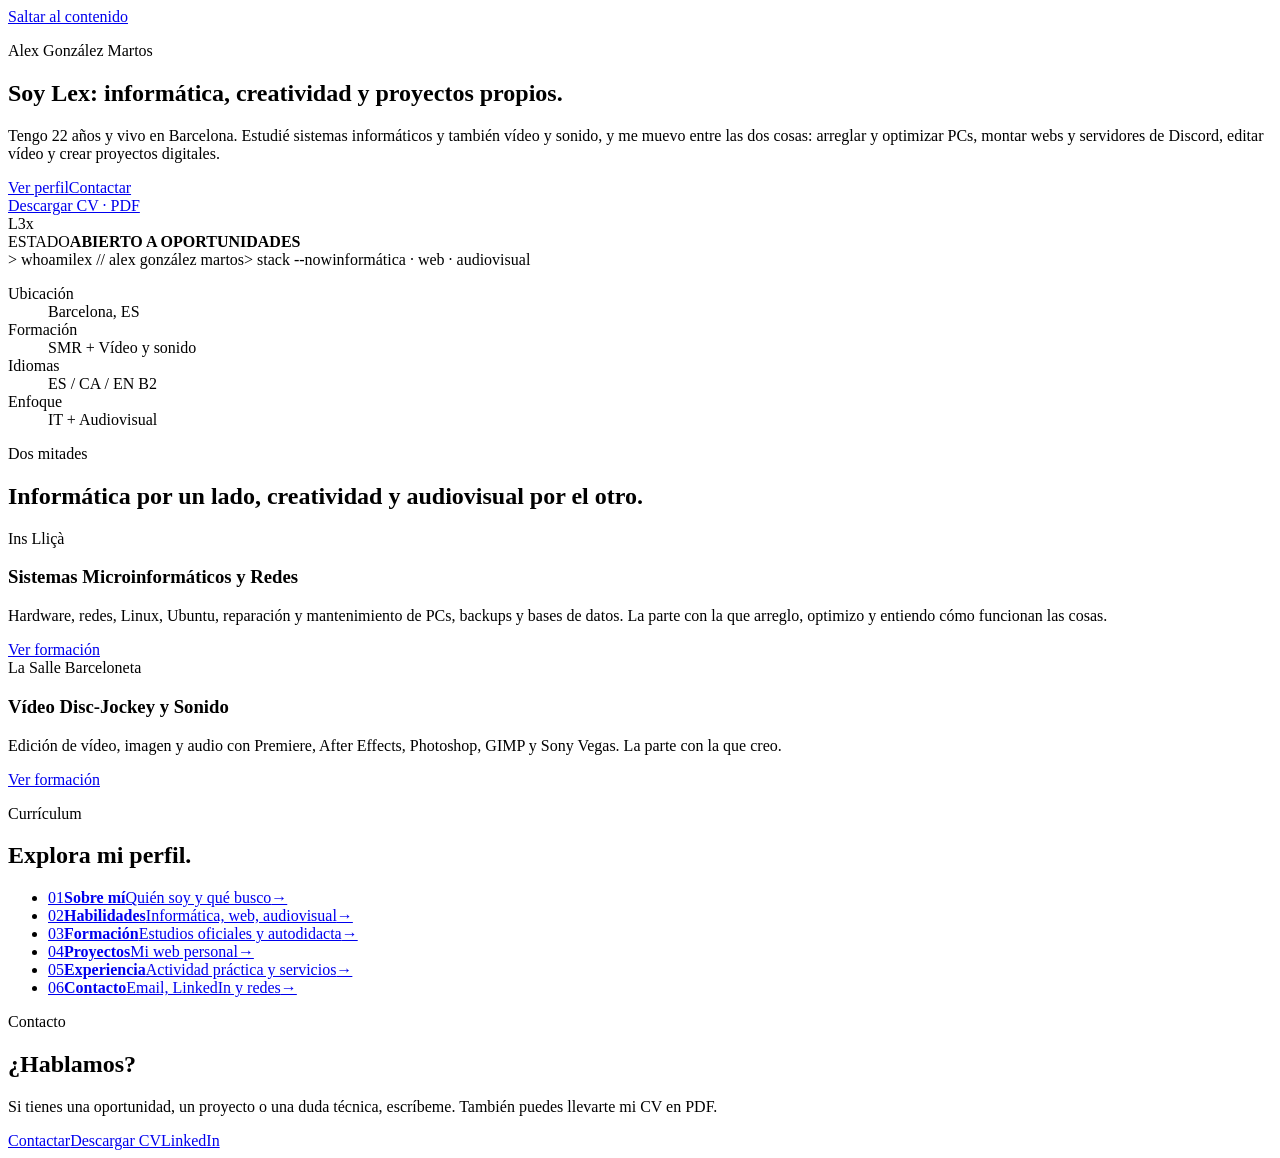
==== index.html @ fe9eb43f "Add files via upload" ====
<!DOCTYPE html>
<html lang="es">
<head>
  <meta charset="UTF-8" />
  <meta name="viewport" content="width=device-width, initial-scale=1.0, viewport-fit=cover" />
  <title>Lex · Alex González Martos | Currículum digital y portfolio</title>
  <meta name="description" content="Web personal de Lex (Alex González Martos): currículum digital y portfolio. Informática, creatividad y audiovisual." />
  <meta name="theme-color" content="#070707" />
  <link rel="canonical" href="https://l3xatm.github.io/l3xssj.github.io/" />
  <link rel="icon" href="assets/img/favicon.svg" type="image/svg+xml" />
  <meta property="og:type" content="website" />
  <meta property="og:site_name" content="Lex · Alex González Martos" />
  <meta property="og:locale" content="es_ES" />
  <meta property="og:title" content="Lex · Alex González Martos | Currículum digital y portfolio" />
  <meta property="og:description" content="Web personal de Lex (Alex González Martos): currículum digital y portfolio. Informática, creatividad y audiovisual." />
  <meta property="og:url" content="https://l3xatm.github.io/l3xssj.github.io/" />
  <meta name="twitter:card" content="summary" />
  <meta name="twitter:title" content="Lex · Alex González Martos | Currículum digital y portfolio" />
  <meta name="twitter:description" content="Web personal de Lex (Alex González Martos): currículum digital y portfolio. Informática, creatividad y audiovisual." />
  <script type="application/ld+json">{"@context":"https://schema.org","@type":"Person","name":"Alex González Martos","alternateName":"Lex","url":"https://l3xatm.github.io/l3xssj.github.io/","sameAs":["https://www.linkedin.com/in/alex-gonz%C3%A1lez-martos-838162229/","https://github.com/L3xATM"]}</script>
  <script src="assets/js/boot.js"></script>
  <link rel="preconnect" href="https://fonts.googleapis.com" />
  <link rel="preconnect" href="https://fonts.gstatic.com" crossorigin />
  <link href="https://fonts.googleapis.com/css2?family=Inter:wght@400;500;600;700&family=JetBrains+Mono:wght@400;500;600;700&display=swap" rel="stylesheet" />
  <link rel="stylesheet" href="assets/css/styles.css" />
</head>
<body id="top" data-page="inicio">
  <a class="skip-link" href="#contenido">Saltar al contenido</a>
  <script src="assets/js/layout.js"></script>
  <main id="contenido">
    <section class="hero section-bleed" aria-labelledby="hero-title">
      <div class="container hero-grid">
        <div class="hero-copy reveal">
          <p class="eyebrow">Alex González Martos</p>
          <h1 id="hero-title">Soy Lex: informática, creatividad y proyectos propios.</h1>
          <p class="hero-text">Tengo 22 años y vivo en Barcelona. Estudié sistemas informáticos y también vídeo y sonido, y me muevo entre las dos cosas: arreglar y optimizar PCs, montar webs y servidores de Discord, editar vídeo y crear proyectos digitales.</p>
          <div class="hero-links">
            <div class="button-row"><a class="button button-dark" href="sobre-l3x.html">Ver perfil</a><a class="button button-light" href="contacto.html">Contactar</a></div>
            <a class="text-link" href="assets/cv/Alex-Gonzalez-Martos-CV.pdf" download>Descargar CV · PDF</a>
          </div>
        </div>
        <aside class="system-panel reveal" aria-label="Resumen del perfil">
          <div class="avatar" aria-hidden="true">L3x</div>
          <div class="panel-top"><span>ESTADO</span><strong>ABIERTO A OPORTUNIDADES</strong></div>
          <div class="terminal-lines" aria-hidden="true"><span>&gt; whoami</span><span>lex // alex gonzález martos</span><span>&gt; stack --now</span><span>informática · web · audiovisual</span></div>
          <dl class="panel-metrics">
            <div><dt>Ubicación</dt><dd>Barcelona, ES</dd></div>
            <div><dt>Formación</dt><dd>SMR + Vídeo y sonido</dd></div>
            <div><dt>Idiomas</dt><dd>ES / CA / EN B2</dd></div>
            <div><dt>Enfoque</dt><dd>IT + Audiovisual</dd></div>
          </dl>
        </aside>
      </div>
    </section>

    <section class="section section-dark" id="dos-mitades">
      <div class="container">
        <div class="section-heading reveal">
          <p class="eyebrow">Dos mitades</p>
          <h2>Informática por un lado, creatividad y audiovisual por el otro.</h2>
        </div>
        <div class="service-grid reveal">
          <article class="service-card">
            <span>Ins Lliçà</span>
            <h3>Sistemas Microinformáticos y Redes</h3>
            <p>Hardware, redes, Linux, Ubuntu, reparación y mantenimiento de PCs, backups y bases de datos. La parte con la que arreglo, optimizo y entiendo cómo funcionan las cosas.</p>
            <a href="formacion.html">Ver formación</a>
          </article>
          <article class="service-card">
            <span>La Salle Barceloneta</span>
            <h3>Vídeo Disc-Jockey y Sonido</h3>
            <p>Edición de vídeo, imagen y audio con Premiere, After Effects, Photoshop, GIMP y Sony Vegas. La parte con la que creo.</p>
            <a href="formacion.html">Ver formación</a>
          </article>
        </div>
      </div>
    </section>

    <section class="section" id="indice">
      <div class="container">
        <div class="section-heading reveal">
          <p class="eyebrow">Currículum</p>
          <h2>Explora mi perfil.</h2>
        </div>
        <ul class="link-list reveal"><li><a href="sobre-l3x.html"><span class="n">01</span><strong>Sobre mí</strong><span class="h">Quién soy y qué busco</span><span class="ar" aria-hidden="true">→</span></a></li><li><a href="habilidades.html"><span class="n">02</span><strong>Habilidades</strong><span class="h">Informática, web, audiovisual</span><span class="ar" aria-hidden="true">→</span></a></li><li><a href="formacion.html"><span class="n">03</span><strong>Formación</strong><span class="h">Estudios oficiales y autodidacta</span><span class="ar" aria-hidden="true">→</span></a></li><li><a href="proyectos.html"><span class="n">04</span><strong>Proyectos</strong><span class="h">Mi web personal</span><span class="ar" aria-hidden="true">→</span></a></li><li><a href="experiencia.html"><span class="n">05</span><strong>Experiencia</strong><span class="h">Actividad práctica y servicios</span><span class="ar" aria-hidden="true">→</span></a></li><li><a href="contacto.html"><span class="n">06</span><strong>Contacto</strong><span class="h">Email, LinkedIn y redes</span><span class="ar" aria-hidden="true">→</span></a></li></ul>
      </div>
    </section>

    <section class="section cta-section">
      <div class="container cta-grid reveal">
        <div>
          <p class="eyebrow">Contacto</p>
          <h2>¿Hablamos?</h2>
        </div>
        <div>
          <p>Si tienes una oportunidad, un proyecto o una duda técnica, escríbeme. También puedes llevarte mi CV en PDF.</p>
          <div class="button-row"><a class="button" href="contacto.html">Contactar</a><a class="button button-outline-on-dark" href="assets/cv/Alex-Gonzalez-Martos-CV.pdf" download>Descargar CV</a><a class="button button-outline-on-dark" href="https://www.linkedin.com/in/alex-gonz%C3%A1lez-martos-838162229/" target="_blank" rel="noopener noreferrer">LinkedIn</a></div>
        </div>
      </div>
    </section>
  </main>
  <script src="assets/js/main.js"></script>
</body>
</html>
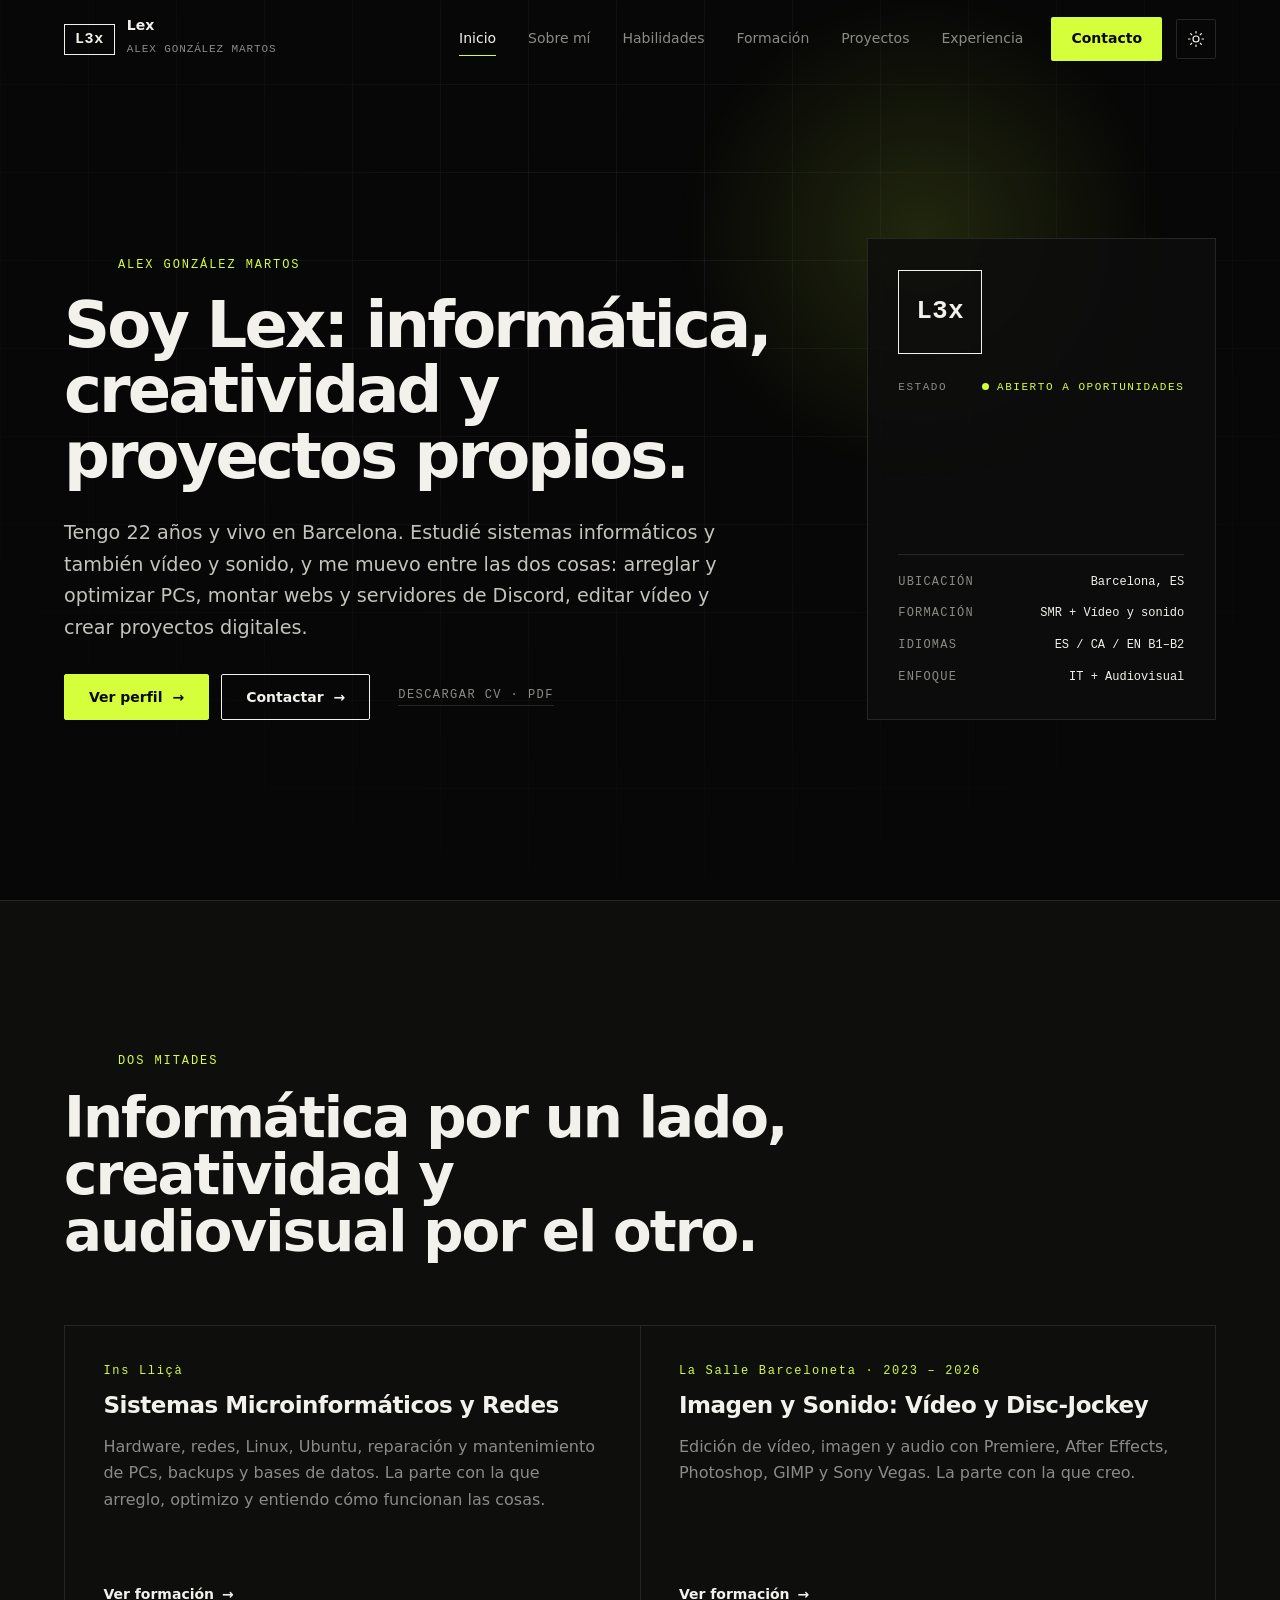
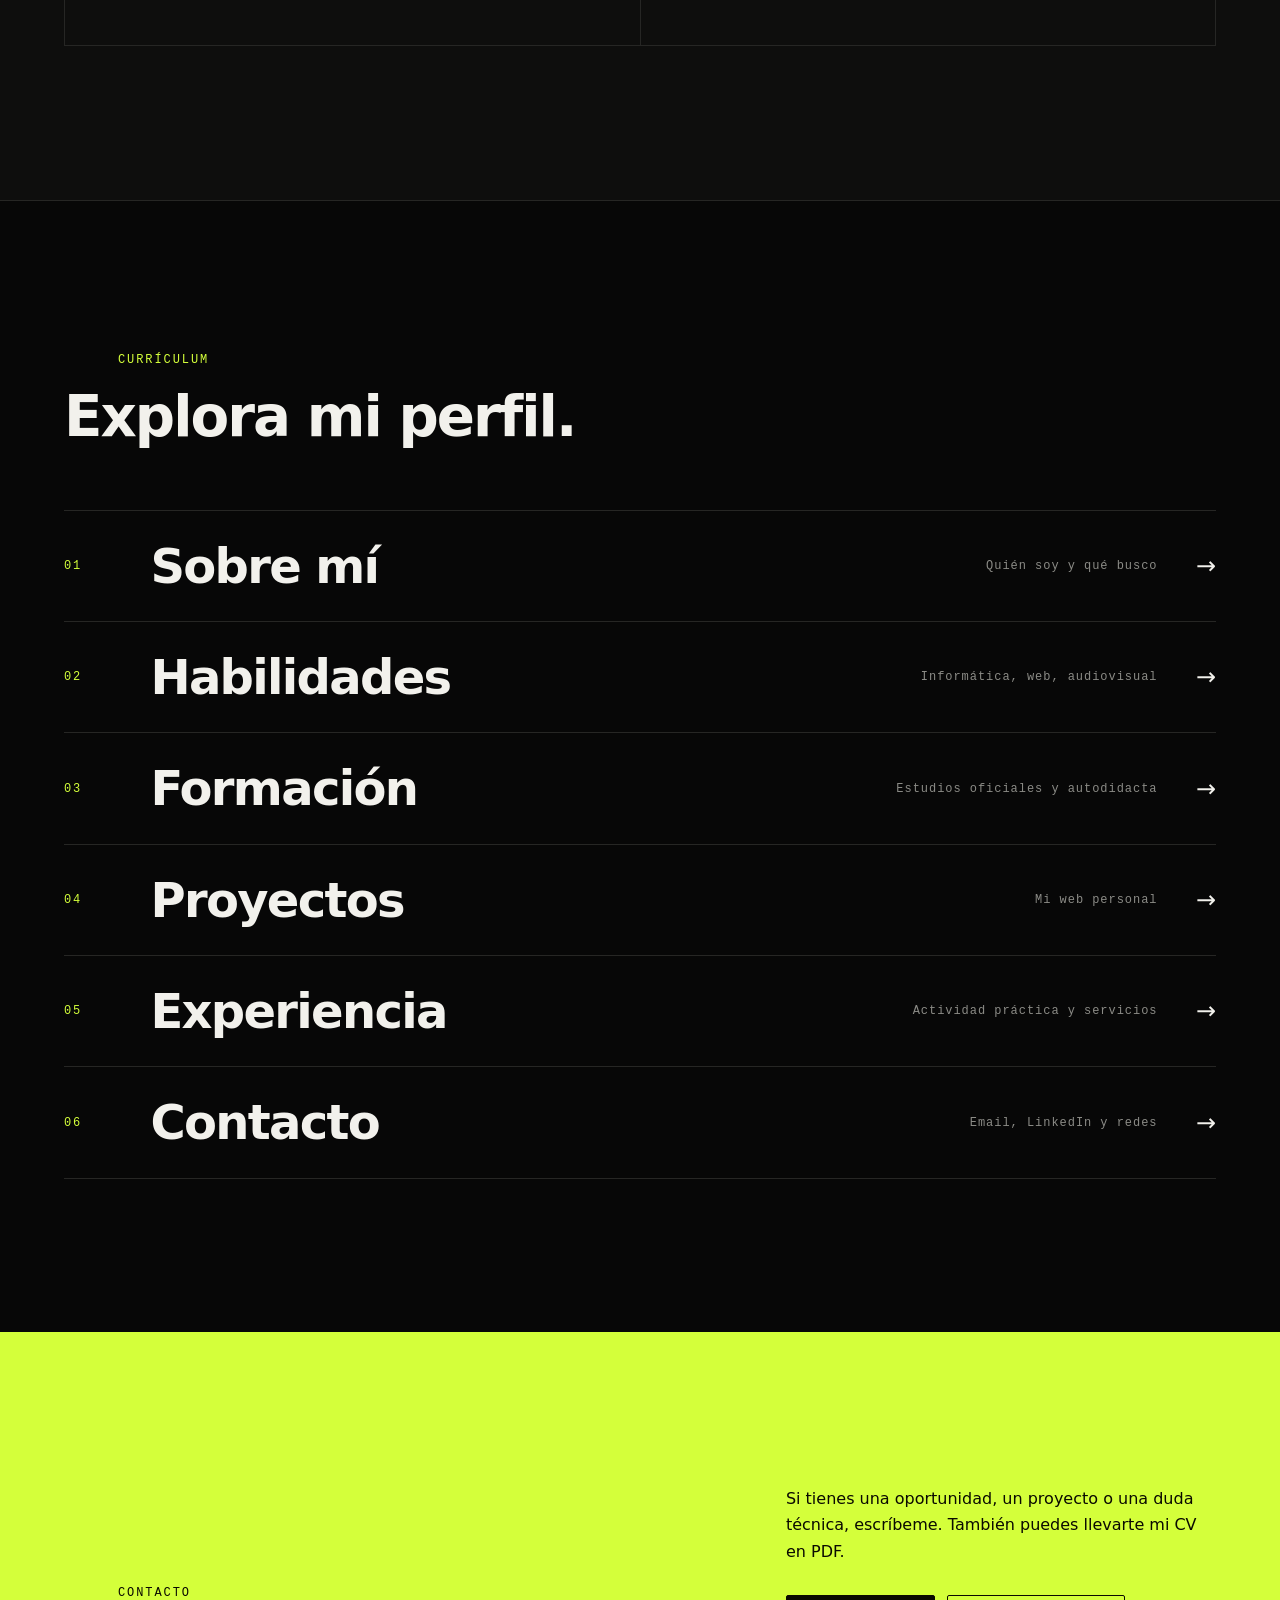
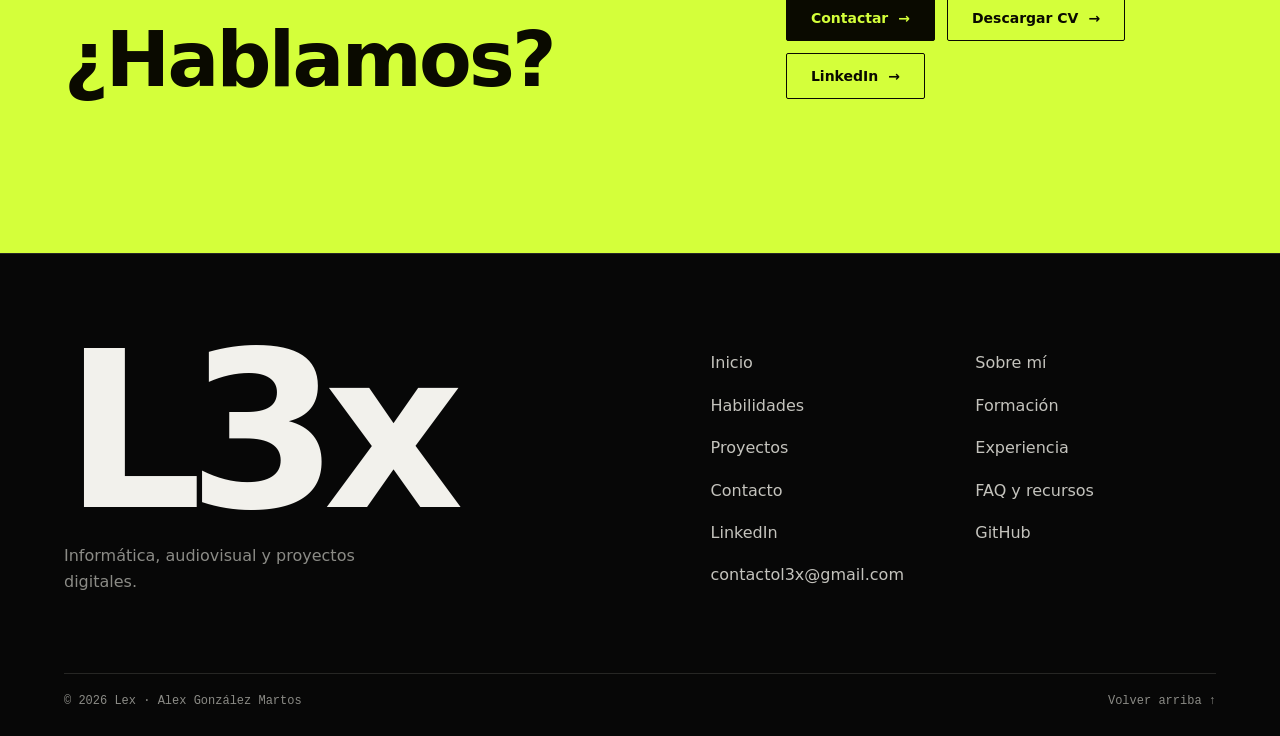
==== commit 5264df79: "Add files via upload" ====
--- a/index.html
+++ b/index.html
@@ -18,7 +18,7 @@
   <meta name="twitter:title" content="Lex · Alex González Martos | Currículum digital y portfolio" />
   <meta name="twitter:description" content="Web personal de Lex (Alex González Martos): currículum digital y portfolio. Informática, creatividad y audiovisual." />
   <script type="application/ld+json">{"@context":"https://schema.org","@type":"Person","name":"Alex González Martos","alternateName":"Lex","url":"https://l3xatm.github.io/l3xssj.github.io/","sameAs":["https://www.linkedin.com/in/alex-gonz%C3%A1lez-martos-838162229/","https://github.com/L3xATM"]}</script>
-  <script src="assets/js/boot.js"></script>
+  <script>(function(r,s){r.classList.add("js");try{s=localStorage.getItem("l3x-theme")}catch(e){}r.dataset.theme=s==="light"?"light":"dark";try{if(!sessionStorage.getItem("l3x")){r.classList.add("is-intro");sessionStorage.setItem("l3x","1")}}catch(e){}})(document.documentElement)</script>
   <link rel="preconnect" href="https://fonts.googleapis.com" />
   <link rel="preconnect" href="https://fonts.gstatic.com" crossorigin />
   <link href="https://fonts.googleapis.com/css2?family=Inter:wght@400;500;600;700&family=JetBrains+Mono:wght@400;500;600;700&display=swap" rel="stylesheet" />
@@ -26,7 +26,25 @@
 </head>
 <body id="top" data-page="inicio">
   <a class="skip-link" href="#contenido">Saltar al contenido</a>
-  <script src="assets/js/layout.js"></script>
+  <div class="curtain" aria-hidden="true"><span class="curtain-label">L3x</span></div>
+  <div class="loader" aria-hidden="true">
+    <span class="ld-corner tl"></span><span class="ld-corner tr"></span><span class="ld-corner bl"></span><span class="ld-corner br"></span>
+    <span class="ld-tech tl">L3x / Portfolio</span><span class="ld-tech tr">Alex González Martos</span>
+    <span class="ld-tech bl">Informática · Audiovisual</span><span class="ld-tech br">ES / CA / EN B1–B2</span>
+    <div class="ld-center">
+      <div class="ld-mark"><span>L3x</span></div>
+      <p class="ld-init"><i></i>Iniciando entorno</p>
+      <div class="ld-row"><div class="ld-bar"></div><span class="ld-pct"></span></div>
+    </div>
+  </div>
+  <header class="site-header">
+    <nav class="nav" aria-label="Navegación principal">
+      <a class="brand" href="index.html" aria-label="Inicio de Lex"><span class="brand-mark">L3x</span><span class="brand-copy"><strong>Lex</strong><small>Alex González Martos</small></span></a>
+      <button class="nav-toggle" type="button" aria-expanded="false" aria-controls="main-menu" aria-label="Abrir menú"><span></span><span></span><span></span></button>
+      <ul class="nav-links" id="main-menu"><li><a href="index.html" aria-current="page">Inicio</a></li><li><a href="sobre-l3x.html">Sobre mí</a></li><li><a href="habilidades.html">Habilidades</a></li><li><a href="formacion.html">Formación</a></li><li><a href="proyectos.html">Proyectos</a></li><li><a href="experiencia.html">Experiencia</a></li><li><a class="nav-cta" href="contacto.html">Contacto</a></li></ul>
+      <button class="theme-toggle" type="button" aria-label="Cambiar a modo claro"><svg viewBox="0 0 24 24" aria-hidden="true"><g class="i-sun"><circle cx="12" cy="12" r="4"/><path d="M12 2v2M12 20v2M2 12h2M20 12h2M4.9 4.9l1.4 1.4M17.7 17.7l1.4 1.4M19.1 4.9l-1.4 1.4M6.3 17.7l-1.4 1.4"/></g><path class="i-moon" d="M20 14.5A8 8 0 0 1 9.5 4a8 8 0 1 0 10.5 10.5z"/></svg></button>
+    </nav>
+  </header>
   <main id="contenido">
     <section class="hero section-bleed" aria-labelledby="hero-title">
       <div class="container hero-grid">
@@ -46,7 +64,7 @@
           <dl class="panel-metrics">
             <div><dt>Ubicación</dt><dd>Barcelona, ES</dd></div>
             <div><dt>Formación</dt><dd>SMR + Vídeo y sonido</dd></div>
-            <div><dt>Idiomas</dt><dd>ES / CA / EN B2</dd></div>
+            <div><dt>Idiomas</dt><dd>ES / CA / EN B1–B2</dd></div>
             <div><dt>Enfoque</dt><dd>IT + Audiovisual</dd></div>
           </dl>
         </aside>
@@ -67,8 +85,8 @@
             <a href="formacion.html">Ver formación</a>
           </article>
           <article class="service-card">
-            <span>La Salle Barceloneta</span>
-            <h3>Vídeo Disc-Jockey y Sonido</h3>
+            <span>La Salle Barceloneta · 2023 – 2026</span>
+            <h3>Imagen y Sonido: Vídeo y Disc-Jockey</h3>
             <p>Edición de vídeo, imagen y audio con Premiere, After Effects, Photoshop, GIMP y Sony Vegas. La parte con la que creo.</p>
             <a href="formacion.html">Ver formación</a>
           </article>
@@ -99,6 +117,19 @@
       </div>
     </section>
   </main>
+  <footer class="site-footer">
+    <div class="container footer-grid">
+      <div><strong>L3x</strong><p>Informática, audiovisual y proyectos digitales.</p></div>
+      <nav aria-label="Navegación secundaria">
+        <a href="index.html">Inicio</a><a href="sobre-l3x.html">Sobre mí</a><a href="habilidades.html">Habilidades</a><a href="formacion.html">Formación</a><a href="proyectos.html">Proyectos</a><a href="experiencia.html">Experiencia</a><a href="contacto.html">Contacto</a>
+        <a href="recursos.html">FAQ y recursos</a>
+        <a href="https://www.linkedin.com/in/alex-gonz%C3%A1lez-martos-838162229/" target="_blank" rel="noopener noreferrer">LinkedIn</a>
+        <a href="https://github.com/L3xATM" target="_blank" rel="noopener noreferrer">GitHub</a>
+        <a href="mailto:contactol3x@gmail.com">contactol3x@gmail.com</a>
+      </nav>
+    </div>
+    <div class="container footer-base"><span>&copy; <span data-year>2026</span> Lex &middot; Alex González Martos</span><a href="#top">Volver arriba &uarr;</a></div>
+  </footer>
   <script src="assets/js/main.js"></script>
 </body>
 </html>
--- a/assets/css/styles.css
+++ b/assets/css/styles.css
@@ -0,0 +1,470 @@
+/* L3x · estilos
+   Movimiento: --ease / --ease-io · .reveal (+ stagger automático desde JS) · .w (titulares por palabra) · .curtain (transición de página).
+   Solo se animan transform, translate, scale y opacity. */
+@property --n{syntax:"<integer>";inherits:false;initial-value:0}
+:root{--bg:#070707;--bg2:#0e0e0d;--bg3:#0a0a09;--ink:#f2f1ec;--soft:#c4c3bd;--mute:#8b8b86;--line:#262624;--acc:#d4ff3a;--on-acc:#0a0a00;
+--sans:"Inter",system-ui,-apple-system,"Segoe UI",sans-serif;--mono:"JetBrains Mono",ui-monospace,Consolas,monospace;
+--ease:cubic-bezier(.22,1,.36,1);--ease-io:cubic-bezier(.76,0,.24,1);--pad:clamp(20px,5vw,64px);--max:1280px;--hdr:rgba(7,7,7,.94);--grid:rgba(255,255,255,.055);--panel:rgba(14,14,13,.85);--stk:#55554f;--stk2:#3a3a37;--glow:rgba(212,255,58,.13)}
+*,*::before,*::after{box-sizing:border-box;margin:0;padding:0}
+html{scroll-behavior:smooth;-webkit-text-size-adjust:100%}
+html.menu-open{overflow:hidden}
+body{min-height:100vh;background:var(--bg);color:var(--ink);font:400 clamp(16px,1.05vw,17.5px)/1.65 var(--sans);overflow-x:hidden;-webkit-font-smoothing:antialiased}
+[id]{scroll-margin-top:96px}
+a{color:inherit;text-decoration:none}
+ul,ol{list-style:none}
+:focus-visible{outline:2px solid var(--acc);outline-offset:3px}
+::selection{background:var(--acc);color:var(--on-acc)}
+.container{width:min(100% - 2*var(--pad),var(--max));margin-inline:auto}
+.skip-link{position:fixed;left:12px;top:-64px;z-index:120;padding:10px 14px;background:var(--acc);color:var(--on-acc);font:600 13px var(--mono);transition:top .2s}
+.skip-link:focus{top:12px}
+h1,h2,h3{font-weight:600;letter-spacing:-.035em;line-height:1.02}
+h1{font-size:clamp(2.3rem,6vw,5.2rem);letter-spacing:-.045em}
+h2{font-size:clamp(1.9rem,4.4vw,3.6rem)}
+h3{font-size:clamp(1.15rem,1.8vw,1.5rem);letter-spacing:-.02em;line-height:1.2}
+p{color:var(--soft)}
+.eyebrow{display:flex;align-items:center;gap:14px;margin-bottom:22px;font:500 12px/1 var(--mono);letter-spacing:.16em;text-transform:uppercase;color:var(--acc)}
+.eyebrow::before{content:"";width:40px;height:1px;background:currentColor;transform-origin:left;transition:scale 1s var(--ease) .3s}
+.js .eyebrow::before{scale:0}
+.js .visible .eyebrow::before{scale:1}
+
+/* Navegación */
+.site-header{position:fixed;inset:0 0 auto;z-index:50;border-bottom:1px solid transparent;transition:background-color .4s,border-color .4s}
+.site-header.is-scrolled{background:var(--hdr);border-color:var(--line)}
+.nav{width:min(100% - 2*var(--pad),var(--max));height:78px;margin-inline:auto;display:flex;align-items:center;justify-content:space-between;transition:height .4s var(--ease)}
+.is-scrolled .nav{height:60px}
+.brand{display:flex;align-items:center;gap:12px;position:relative;z-index:61}
+.brand-mark{padding:6px 10px;border:1px solid var(--ink);font:700 15px var(--mono);letter-spacing:.04em;transition:background-color .3s,color .3s,border-color .3s}
+.brand:hover .brand-mark{background:var(--acc);border-color:var(--acc);color:var(--on-acc)}
+.brand-copy strong{display:block;font-size:14px;line-height:1.2}
+.brand-copy small{font:11px var(--mono);letter-spacing:.08em;text-transform:uppercase;color:var(--mute)}
+.nav-links{display:flex;align-items:center;gap:4px}
+.nav-links a{position:relative;display:block;padding:8px 14px;font-size:14px;color:var(--mute);transition:color .3s,transform .4s var(--ease)}
+.nav-links a:not(.nav-cta)::after{content:"";position:absolute;left:14px;right:14px;bottom:3px;height:1px;background:var(--acc);transform:scaleX(0);transform-origin:left;transition:transform .45s var(--ease)}
+.nav-links a:hover,.nav-links a[aria-current]{color:var(--ink)}
+.nav-links a:hover::after,.nav-links a[aria-current]::after{transform:scaleX(1)}
+.nav-links .nav-cta{margin-left:10px;padding:10px 20px;border-radius:2px;background:var(--acc);color:var(--on-acc);font-weight:600}
+.nav-links .nav-cta:hover{transform:translateY(-2px);color:var(--on-acc)}
+.nav-toggle{display:none;position:relative;z-index:61;width:44px;height:44px;border:0;background:none;color:var(--ink);cursor:pointer}
+.nav-toggle span{position:absolute;left:11px;right:11px;height:1.5px;background:currentColor;transition:transform .5s var(--ease),top .5s var(--ease),opacity .3s}
+.nav-toggle span:nth-child(1){top:16px}.nav-toggle span:nth-child(2){top:22px}.nav-toggle span:nth-child(3){top:28px}
+.nav-toggle[aria-expanded="true"] span:nth-child(1){top:22px;transform:rotate(45deg)}
+.nav-toggle[aria-expanded="true"] span:nth-child(2){opacity:0}
+.nav-toggle[aria-expanded="true"] span:nth-child(3){top:22px;transform:rotate(-45deg)}
+
+/* Botones */
+.button{position:relative;display:inline-flex;align-items:center;gap:10px;padding:15px 24px;border:1px solid var(--ink);border-radius:2px;font:600 14px/1 var(--sans);transition:background-color .35s,color .35s,border-color .35s,transform .4s var(--ease)}
+.button::after{content:"→";transition:transform .4s var(--ease)}
+.button:hover{transform:translateY(-2px)}
+.button:hover::after{transform:translateX(5px)}
+.button-dark{background:var(--acc);border-color:var(--acc);color:var(--on-acc)}
+.button-dark:hover{background:var(--ink);border-color:var(--ink)}
+.button-light{color:var(--ink)}
+.button-light:hover{background:var(--ink);color:var(--bg)}
+.button-row,.hero-actions{display:flex;flex-wrap:wrap;gap:12px;margin-top:30px}
+
+/* Estructura */
+.section{position:relative;padding:clamp(80px,12vw,160px) 0}
+.section-dark{background:var(--bg2);border-block:1px solid var(--line)}
+.section-muted{background:var(--bg3);border-block:1px solid var(--line)}
+.split{display:grid;grid-template-columns:.8fr 1.2fr;gap:clamp(28px,6vw,96px);align-items:start}
+.section-heading h2{max-width:19ch}
+.section-heading p:not(.eyebrow){max-width:52ch;margin-top:22px;color:var(--mute)}
+.content-stack p{margin-bottom:1.2em;font-size:clamp(1.05rem,1.6vw,1.35rem);line-height:1.6}
+.hero,.page-hero{position:relative;overflow:hidden}
+.hero>.container,.page-hero>.container{position:relative;z-index:1}
+.hero{min-height:100svh;display:flex;align-items:center;padding:clamp(120px,16vw,190px) 0 clamp(56px,8vw,110px)}
+.page-hero{padding:clamp(140px,20vw,230px) 0 clamp(56px,8vw,110px);border-bottom:1px solid var(--line)}
+.hero::before,.page-hero::before{content:"";position:absolute;inset:-20% 0 0;background:linear-gradient(90deg,var(--grid) 1px,transparent 1px),linear-gradient(var(--grid) 1px,transparent 1px);background-size:88px 88px;-webkit-mask-image:radial-gradient(70% 70% at 50% 40%,#000,transparent);mask-image:radial-gradient(70% 70% at 50% 40%,#000,transparent);translate:0 calc(var(--sy,0)*.18px);will-change:translate}
+.hero::after,.page-hero::after{content:"";position:absolute;left:0;top:0;width:560px;height:560px;border-radius:50%;background:radial-gradient(circle,var(--glow),transparent 62%);transform:translate3d(calc(var(--mx,72vw) - 280px),calc(var(--my,26vh) - 280px),0);transition:transform .7s var(--ease);pointer-events:none;will-change:transform}
+.hero-grid{display:grid;grid-template-columns:1.35fr .65fr;gap:clamp(32px,6vw,96px);align-items:end}
+.hero h1{max-width:15ch}
+.page-hero h1{max-width:20ch}
+.hero-text,.page-hero p:not(.eyebrow){max-width:54ch;margin-top:28px;font-size:clamp(1.05rem,1.5vw,1.25rem)}
+
+/* Panel de diagnóstico */
+.system-panel{padding:clamp(20px,2.4vw,32px);border:1px solid var(--line);background:var(--panel);font-family:var(--mono)}
+.panel-top{display:flex;justify-content:space-between;align-items:center;font-size:11px;letter-spacing:.14em;color:var(--mute)}
+.panel-top strong{display:flex;align-items:center;gap:8px;color:var(--acc);font-weight:500}
+.panel-top strong::before{content:"";width:7px;height:7px;border-radius:50%;background:var(--acc);animation:blink 1.6s steps(2) infinite}
+.terminal-lines{margin:24px 0;font-size:13px;color:var(--soft)}
+.terminal-lines span{display:block;padding:3px 0}
+.terminal-lines span:nth-child(2){--i:1}.terminal-lines span:nth-child(3){--i:2}.terminal-lines span:nth-child(4){--i:3}
+.terminal-lines span:last-child::after{content:"▍";margin-left:4px;color:var(--acc);animation:blink 1s steps(2) infinite}
+.js .terminal-lines span{opacity:0}
+.js .visible .terminal-lines span{animation:lineIn .5s var(--ease) both;animation-delay:calc(1s + var(--i,0)*.35s)}
+.panel-metrics{display:grid;gap:12px;padding-top:18px;border-top:1px solid var(--line)}
+.panel-metrics div{display:flex;justify-content:space-between;gap:16px;font-size:12px}
+.panel-metrics dt{color:var(--mute);text-transform:uppercase;letter-spacing:.1em}
+.panel-metrics dd{color:var(--ink)}
+
+/* Banda de servicios (marquee) */
+.signal-strip{overflow:hidden;border-bottom:1px solid var(--line)}
+.signal-grid{display:flex;width:max-content;margin:0}
+.signal-grid.is-loop{animation:marq 32s linear infinite}
+.signal-strip:hover .signal-grid{animation-play-state:paused}
+.signal-grid>div{display:flex;align-items:baseline;gap:14px;padding:26px clamp(28px,4vw,56px);white-space:nowrap}
+.signal-grid span{font:500 12px var(--mono);color:var(--acc)}
+.signal-grid strong{font-size:clamp(1.3rem,2.8vw,2.1rem);font-weight:500;letter-spacing:-.03em}
+
+/* Tarjetas en rejilla con filetes (servicios, fortalezas, idiomas, contacto) */
+.service-grid,.feature-grid,.language-grid,.contact-grid{display:grid;margin-top:clamp(36px,5vw,64px);border-top:1px solid var(--line);border-left:1px solid var(--line)}
+.service-grid{grid-template-columns:repeat(2,1fr)}
+.feature-grid{grid-template-columns:repeat(4,1fr)}
+.language-grid{grid-template-columns:repeat(3,1fr)}
+.contact-grid{grid-template-columns:1fr 1fr;margin-top:0}
+.service-card,.feature,.language-grid>article,.contact-card{position:relative;isolation:isolate;overflow:hidden;padding:clamp(24px,3vw,44px);border-right:1px solid var(--line);border-bottom:1px solid var(--line)}
+.service-card{display:flex;flex-direction:column;gap:14px;min-height:320px}
+.service-card span{font:500 12px var(--mono);letter-spacing:.14em;color:var(--acc)}
+.service-card p,.feature p,.language-grid p,.contact-card p{color:var(--mute)}
+.service-card p{flex:1}
+.feature{min-height:240px}
+.feature h3{margin-bottom:14px}
+.service-card a{display:inline-flex;gap:8px;font-weight:600;font-size:14px}
+.service-card a::after{content:"→";transition:transform .4s var(--ease)}
+.service-card:hover a::after{transform:translateX(6px)}
+.language-grid span,.process-grid span,.service-detail>span{display:block;font:600 clamp(3rem,7vw,6rem)/1 var(--sans);letter-spacing:-.05em;color:transparent;-webkit-text-stroke:1px var(--stk);transition:color .5s,-webkit-text-stroke-color .5s}
+.language-grid span{margin-bottom:24px}
+.contact-card{display:flex;flex-direction:column;align-items:flex-start;min-height:380px}
+.contact-card span{font:500 12px var(--mono);letter-spacing:.16em;text-transform:uppercase;color:var(--acc)}
+.contact-card h2{margin:auto 0 14px;padding-top:48px;font-size:clamp(1.5rem,3.1vw,2.7rem);overflow-wrap:anywhere}
+.contact-card p{max-width:36ch;margin-bottom:26px}
+@media (hover:hover){
+:is(.service-card,.feature,.language-grid>article,.contact-card)::after{content:"";position:absolute;inset:0;z-index:-1;background:var(--acc);transform:scaleY(0);transform-origin:50% 100%;transition:transform .6s var(--ease)}
+:is(.service-card,.feature,.language-grid>article,.contact-card):hover::after{transform:scaleY(1)}
+:is(.service-card,.feature,.language-grid>article,.contact-card):hover :is(h2,h3,p,span,a){color:var(--on-acc)}
+.language-grid>article:hover span{-webkit-text-stroke-color:var(--on-acc)}
+.contact-card:hover .button-dark{background:var(--on-acc);border-color:var(--on-acc);color:var(--acc)}
+.contact-card:hover .button-light{border-color:var(--on-acc);color:var(--on-acc)}
+.contact-card:hover .button-light:hover{background:var(--on-acc);color:var(--acc)}
+}
+
+/* Servicios (detalle y proceso) */
+.service-detail{display:grid;grid-template-columns:minmax(120px,.35fr) 1fr;gap:clamp(20px,5vw,80px);padding:clamp(36px,5vw,72px) 0;border-top:1px solid var(--line)}
+.service-detail:last-child{border-bottom:1px solid var(--line)}
+.service-detail h2{margin-bottom:18px;font-size:clamp(1.7rem,3.4vw,2.8rem)}
+.service-detail p{max-width:60ch;margin-bottom:26px}
+.service-detail:hover>span{color:var(--acc);-webkit-text-stroke-color:var(--acc)}
+.clean-list li{position:relative;padding:14px 0 14px 28px;border-top:1px solid var(--line);color:var(--soft)}
+.clean-list li::before{content:"";position:absolute;left:0;top:25px;width:8px;height:8px;background:var(--acc)}
+.content-stack .clean-list{counter-reset:c}
+.content-stack .clean-list li{padding-left:56px;font-size:clamp(1.05rem,1.5vw,1.25rem)}
+.content-stack .clean-list li::before{counter-increment:c;content:"0" counter(c);top:19px;width:auto;height:auto;background:none;font:500 12px var(--mono);color:var(--acc)}
+.process-grid{display:grid;grid-template-columns:repeat(4,1fr);gap:clamp(16px,2.4vw,32px);margin-top:clamp(36px,5vw,64px)}
+.process-grid>article{position:relative;padding-top:28px}
+.process-grid>article::before,.process-grid>article::after{content:"";position:absolute;inset:0 0 auto;height:1px;background:var(--line)}
+.process-grid>article::after{background:var(--acc);scale:0 1;transform-origin:left;transition:scale 1.2s var(--ease) calc(var(--i,0)*.12s + .2s)}
+.process-grid.visible>article::after{scale:1}
+.process-grid span{margin-bottom:20px;font-size:clamp(3rem,6vw,5rem)}
+.process-grid>article:hover span{color:var(--acc);-webkit-text-stroke-color:var(--acc)}
+.process-grid p{color:var(--mute)}
+
+/* Proyectos */
+.project-layout{display:grid;grid-template-columns:repeat(auto-fit,minmax(min(100%,420px),1fr));gap:clamp(16px,2.4vw,32px)}
+.project-feature:first-child{grid-column:1/-1}
+.project-feature,.project-aside,.project-box{position:relative;overflow:hidden;padding:clamp(28px,4vw,64px);border:1px solid var(--line);transition:border-color .4s}
+.project-feature{display:flex;flex-direction:column;justify-content:flex-end;min-height:420px}
+.project-feature:hover,.project-box:hover{border-color:var(--acc)}
+.project-feature h2{margin:14px 0 18px;font-size:clamp(1.9rem,4vw,3.4rem)}
+.project-feature p{max-width:56ch}
+.project-no{position:absolute;top:18px;right:28px;font:600 clamp(5rem,15vw,13rem)/1 var(--sans);letter-spacing:-.06em;color:transparent;-webkit-text-stroke:1px var(--stk2);transition:translate .8s var(--ease),-webkit-text-stroke-color .5s}
+.project-feature:hover .project-no{translate:-12px 10px;-webkit-text-stroke-color:var(--acc)}
+.tag,.project-box>span{font:500 12px var(--mono);letter-spacing:.14em;text-transform:uppercase;color:var(--acc)}
+.tags{display:flex;flex-wrap:wrap;gap:8px;margin-top:20px}
+.tags li{padding:6px 10px;border:1px solid var(--line);font:12px var(--mono);color:var(--mute)}
+.project-aside h3{margin-bottom:18px}
+.project-callout{display:grid;grid-template-columns:1fr 1fr;gap:clamp(28px,6vw,96px);align-items:end}
+.project-box strong{display:block;margin:14px 0;font-size:clamp(1.6rem,3.4vw,2.8rem);letter-spacing:-.03em}
+
+/* FAQ */
+.faq-list details{border-top:1px solid var(--line);overflow:hidden}
+.faq-list details:last-child{border-bottom:1px solid var(--line)}
+summary{display:flex;justify-content:space-between;align-items:center;gap:24px;padding:24px 0;font-size:clamp(1.05rem,1.6vw,1.3rem);font-weight:500;list-style:none;cursor:pointer;transition:color .3s,padding .4s var(--ease)}
+summary::-webkit-details-marker{display:none}
+summary::after{content:"+";flex:none;font:300 1.9rem/1 var(--mono);color:var(--acc);transition:transform .5s var(--ease)}
+summary:hover{padding-left:10px;color:var(--acc)}
+details.is-open>summary::after,html:not(.js) details[open]>summary::after{transform:rotate(45deg)}
+details>p{max-width:62ch;padding-bottom:26px;color:var(--mute)}
+
+/* Checklist */
+.check-grid{display:grid;grid-template-columns:repeat(2,1fr);column-gap:clamp(24px,5vw,72px);margin-top:clamp(36px,5vw,64px)}
+.check-grid>div{position:relative;padding:22px 0 22px 44px;border-top:1px solid var(--line);color:var(--soft);transition:color .3s,padding .4s var(--ease)}
+.check-grid>div::before{content:"";position:absolute;left:0;top:26px;width:18px;height:18px;border:1px solid var(--mute);transition:background-color .4s,border-color .4s}
+.check-grid>div::after{content:"";position:absolute;left:6px;top:29px;width:5px;height:9px;border:solid var(--on-acc);border-width:0 2px 2px 0;rotate:45deg;scale:0;transition:scale .4s var(--ease)}
+.check-grid>div:hover{padding-left:52px;color:var(--ink)}
+.check-grid>div:hover::before{background:var(--acc);border-color:var(--acc)}
+.check-grid>div:hover::after{scale:1}
+
+/* Cierre y pie */
+.cta-section{background:var(--acc);border:0;color:var(--on-acc)}
+.cta-section .eyebrow,.cta-section p{color:var(--on-acc)}
+.cta-grid{display:grid;grid-template-columns:1.2fr .8fr;gap:clamp(28px,6vw,96px);align-items:end}
+.cta-section h2{font-size:clamp(2.2rem,6vw,5.2rem);max-width:14ch}
+.cta-section .button{border-color:var(--on-acc);background:var(--on-acc);color:var(--acc)}
+.cta-section .button:hover{background:transparent;color:var(--on-acc)}
+.cta-section .button-outline-on-dark{background:transparent;color:var(--on-acc)}
+.cta-section .button-outline-on-dark:hover{background:var(--on-acc);color:var(--acc)}
+.site-footer{padding:clamp(48px,7vw,96px) 0 28px;border-top:1px solid var(--line)}
+.footer-grid{display:grid;grid-template-columns:1.2fr 1fr;gap:40px;align-items:end}
+.footer-grid strong{display:block;font-size:clamp(4.5rem,17vw,14rem);font-weight:700;letter-spacing:-.07em;line-height:.8}
+.footer-grid p{margin-top:24px;max-width:36ch;color:var(--mute)}
+.footer-grid nav{display:grid;gap:2px}
+.footer-grid nav a{display:block;padding:7px 0;color:var(--soft);transition:translate .4s var(--ease),color .3s}
+.footer-grid nav a:hover{translate:8px 0;color:var(--acc)}
+.footer-base{display:flex;flex-wrap:wrap;justify-content:space-between;gap:12px;margin-top:clamp(40px,6vw,80px);padding-top:20px;border-top:1px solid var(--line);font:12px var(--mono);color:var(--mute)}
+.footer-base a:hover{color:var(--acc)}
+
+/* Sistema de animación */
+.curtain{position:fixed;inset:0;z-index:100;display:grid;align-content:end;padding:var(--pad);background:var(--acc);color:var(--on-acc);pointer-events:none;will-change:transform}
+html:not(.js) .curtain{display:none}
+.curtain-label{font:600 clamp(2.4rem,11vw,9rem)/.95 var(--sans);letter-spacing:-.06em}
+html.is-ready .curtain{transform:translateY(-100%);transition:transform .9s var(--ease-io)}
+html.js:not(.is-ready) .curtain{animation:failsafe 0s 4s forwards}
+.js .reveal{opacity:0;translate:0 36px;transition:opacity .9s var(--ease),translate 1.1s var(--ease)}
+.js .reveal.visible{opacity:1;translate:none}
+.js [data-stagger].reveal{opacity:1;translate:none}
+.js [data-stagger]>*:not(h1):not(h2){opacity:0;translate:0 28px;transition:opacity .8s var(--ease) calc(var(--i)*90ms + 80ms),translate 1s var(--ease) calc(var(--i)*90ms + 80ms),transform .5s var(--ease),background-color .4s,border-color .4s,color .4s}
+.js [data-stagger].visible>*:not(h1):not(h2){opacity:1;translate:none}
+.w{display:inline-block;overflow:hidden;vertical-align:top;padding:.06em .03em .12em;margin:-.06em -.03em -.12em}
+.w>span{display:inline-block}
+.js .w>span{transform:translateY(112%);transition:transform 1.1s var(--ease) calc(var(--i)*50ms + 150ms)}
+.js .visible .w>span{transform:none}
+@keyframes marq{to{transform:translateX(-50%)}}
+@keyframes blink{50%{opacity:0}}
+@keyframes lineIn{from{opacity:0;translate:-8px 0}to{opacity:1;translate:none}}
+@keyframes failsafe{to{transform:translateY(-100%);visibility:hidden}}
+
+/* Responsive */
+@media (max-width:1000px){
+.feature-grid{grid-template-columns:repeat(2,1fr)}
+.process-grid{grid-template-columns:repeat(2,1fr)}
+}
+@media (max-width:860px){
+.hero{min-height:auto}
+.hero-grid,.split,.cta-grid,.project-callout,.footer-grid,.contact-grid,.service-detail,.service-grid{grid-template-columns:1fr}
+.service-card,.feature,.contact-card{min-height:0}
+.contact-card h2{padding-top:32px}
+.language-grid{grid-template-columns:1fr}
+.check-grid{grid-template-columns:1fr}
+.project-feature{min-height:340px}
+.hero::after,.page-hero::after{width:380px;height:380px}
+}
+@media (max-width:540px){
+.feature-grid,.process-grid{grid-template-columns:1fr}
+.brand-copy small{display:none}
+.eyebrow{letter-spacing:.1em}
+.eyebrow::before{width:24px}
+.button{width:100%;justify-content:space-between}
+.hero-actions,.button-row{flex-direction:column}
+}
+@media (prefers-reduced-motion:reduce){
+*,*::before,*::after{animation-duration:.01ms!important;animation-iteration-count:1!important;transition-duration:.01ms!important;transition-delay:0s!important;scroll-behavior:auto!important}
+.curtain{display:none}
+.js .reveal,.js [data-stagger]>*,.js .terminal-lines span{opacity:1;translate:none}
+.js .w>span{transform:none}
+}
+
+/* Tema claro: solo se redefinen variables; el resto de la hoja se adapta solo */
+html{color-scheme:dark;background:var(--bg)}
+html[data-theme="light"]{color-scheme:light;--bg:#fff;--bg2:#f4f4f1;--bg3:#f9f9f7;--ink:#0a0a0a;--soft:#3d3d3a;--mute:#6a6a65;--line:#deded9;--acc:#0a0a0a;--on-acc:#fafafa;--hdr:rgba(255,255,255,.94);--grid:rgba(0,0,0,.06);--panel:rgba(250,250,248,.9);--stk:#b9b9b3;--stk2:#d3d3cd;--glow:rgba(0,0,0,.05)}
+html[data-theme="light"] .button-dark:hover{background:transparent;color:var(--acc)}
+html.theme-anim *,html.theme-anim *::before,html.theme-anim *::after{transition:background-color .5s ease,color .5s ease,border-color .5s ease,-webkit-text-stroke-color .5s ease,fill .5s ease,stroke .5s ease!important}
+.brand{margin-right:auto}
+.nav-links{order:2}
+.theme-toggle{order:3;position:relative;z-index:61;display:grid;place-items:center;width:40px;height:40px;margin-left:14px;border:1px solid var(--line);border-radius:2px;background:none;color:var(--ink);cursor:pointer;transition:border-color .3s,transform .5s var(--ease)}
+.theme-toggle:hover{border-color:var(--ink)}
+.theme-toggle svg{transition:transform .6s var(--ease)}
+.theme-toggle:hover svg{transform:rotate(20deg)}
+.theme-toggle svg{grid-area:1/1;width:18px;height:18px;fill:none;stroke:currentColor;stroke-width:1.6;stroke-linecap:round;stroke-linejoin:round;overflow:visible}
+.theme-toggle svg>*{transform-box:fill-box;transform-origin:center;transition:transform .6s var(--ease),opacity .4s}
+html[data-theme="light"] .i-sun{opacity:0;transform:rotate(90deg) scale(.4)}
+html:not([data-theme="light"]) .i-moon{opacity:0;transform:rotate(-90deg) scale(.4)}
+
+/* Pantalla de carga (solo en la primera visita de cada sesión) */
+.loader{position:fixed;inset:0;z-index:110;display:none;overflow:hidden;background:var(--bg);color:var(--ink)}
+html.is-intro .loader{display:block}
+html.is-intro .curtain{display:none}
+.loader::before{content:"";position:absolute;inset:28px;background:linear-gradient(var(--line),var(--line)) 50% 0/1px 100% no-repeat,linear-gradient(90deg,var(--line),var(--line)) 0 50%/100% 1px no-repeat,radial-gradient(circle at 50% 46%,var(--glow),transparent 34%)}
+.ld-corner{position:absolute;width:20px;height:20px;opacity:.7}
+.ld-corner::before,.ld-corner::after{content:"";position:absolute;background:var(--ink)}
+.ld-corner::before{width:20px;height:1px}.ld-corner::after{width:1px;height:20px}
+.ld-corner.tl{top:28px;left:28px}.ld-corner.tr{top:28px;right:28px;transform:scaleX(-1)}
+.ld-corner.bl{bottom:28px;left:28px;transform:scaleY(-1)}.ld-corner.br{bottom:28px;right:28px;transform:scale(-1)}
+.ld-tech{position:absolute;font:500 9px/1.5 var(--mono);letter-spacing:.22em;text-transform:uppercase;color:var(--mute);white-space:nowrap;animation:ldFade .6s ease .3s both}
+.ld-tech.tl{top:46px;left:48px}.ld-tech.tr{top:46px;right:48px}.ld-tech.bl{bottom:46px;left:48px}.ld-tech.br{bottom:46px;right:48px}
+.ld-center{position:absolute;left:50%;top:50%;width:min(520px,78vw);display:flex;flex-direction:column;align-items:center;translate:-50% -50%}
+.ld-mark{clip-path:inset(0 -.5em);padding:.05em .18em .14em}
+.ld-mark span{display:block;font:700 clamp(4.5rem,15vw,9rem)/.9 var(--sans);letter-spacing:-.07em;animation:ldUp .9s var(--ease) .15s both}
+.ld-init{display:flex;align-items:center;gap:10px;margin-top:26px;font:500 9px var(--mono);letter-spacing:.24em;text-transform:uppercase;color:var(--mute);animation:ldFade .5s ease .45s both}
+.ld-init i{width:5px;height:5px;border-radius:50%;background:var(--acc);animation:blink 1.2s steps(2) infinite}
+.ld-row{display:grid;grid-template-columns:1fr 40px;gap:14px;align-items:center;width:100%;margin-top:18px;animation:ldFade .5s ease .55s both}
+.ld-pct::after{content:counter(n,decimal-leading-zero) "%"}
+html.is-ready .loader{visibility:hidden;transform:translateY(-100%);transition:transform .9s var(--ease-io),visibility 0s .9s}
+html.js.is-intro:not(.is-ready) .loader{animation:failsafe 0s 6s forwards}
+@keyframes ldUp{from{transform:translateY(110%)}}
+@keyframes ldFade{from{opacity:0;translate:0 5px}}
+
+/* Sobre mí */
+.about h2{font-size:clamp(1.7rem,3.2vw,2.6rem)}
+.about .split>.section-heading{position:sticky;top:110px}
+.about .intro{max-width:820px}
+.content-stack strong{color:var(--ink);font-weight:600}
+.content-stack p.lead{margin:1.3em 0;color:var(--ink);font-size:clamp(1.4rem,2.6vw,2.1rem);line-height:1.2;letter-spacing:-.025em}
+.cta-section .content-stack p,.cta-section .content-stack strong{color:var(--on-acc)}
+.cta-section .content-stack p.lead{margin:.9em 0}
+.cta-section h2{max-width:none}
+.about .cta-section h2{font-size:clamp(2.4rem,6.4vw,5.6rem)}
+
+@media (max-width:860px){
+.about .split>.section-heading{position:static}
+.ld-corner.tl,.ld-corner.tr{top:15px}.ld-corner.bl,.ld-corner.br{bottom:15px}
+.ld-corner.tl,.ld-corner.bl{left:15px}.ld-corner.tr,.ld-corner.br{right:15px}
+.loader::before{inset:15px}
+.ld-tech{font-size:7px;letter-spacing:.16em}
+.ld-tech.tl,.ld-tech.tr{top:30px}.ld-tech.bl,.ld-tech.br{bottom:30px}
+.ld-tech.tl,.ld-tech.bl{left:30px}.ld-tech.tr,.ld-tech.br{right:30px}
+}
+@media (prefers-reduced-motion:reduce){.loader{display:none!important}}
+
+/* Perfil personal: ficha, formación, conocimientos e intereses */
+.profile-facts{display:grid;grid-template-columns:repeat(4,auto);justify-content:start;gap:14px clamp(24px,5vw,72px);margin-top:44px;padding-top:22px;border-top:1px solid var(--line)}
+.profile-facts dt{font:500 11px var(--mono);letter-spacing:.14em;text-transform:uppercase;color:var(--mute)}
+.profile-facts dd{margin-top:4px;color:var(--ink)}
+.page-hero .tags{margin-top:28px}
+.tags li{transition:border-color .3s,color .3s,translate .4s var(--ease)}
+.tags li:hover{border-color:var(--ink);color:var(--ink);translate:0 -2px}
+.skill-group{padding:30px 0;border-top:1px solid var(--line)}
+.skill-group h3{font-size:clamp(1.15rem,1.9vw,1.5rem)}
+.content-stack .skill-group .meta{margin:6px 0 0;font:500 12px var(--mono);letter-spacing:.14em;text-transform:uppercase;color:var(--acc)}
+.skill-group .tags{margin-top:18px}
+.interest-list{display:grid;grid-template-columns:1fr 1fr;margin:2em 0 1em;border-top:1px solid var(--line)}
+.interest-list li{padding:20px 20px 20px 0;border-bottom:1px solid var(--line);transition:translate .4s var(--ease)}
+.interest-list li:hover{translate:6px 0}
+.interest-list strong{display:block;font-size:1.1rem;letter-spacing:-.01em;transition:color .3s}
+.interest-list li:hover strong{color:var(--acc)}
+.interest-list span{color:var(--mute);font-size:.95rem}
+.contact-card.wide{grid-column:1/-1;min-height:260px}
+@media (max-width:860px){.profile-facts{grid-template-columns:repeat(2,auto)}.interest-list{grid-template-columns:1fr}}
+
+/* Control de sonido */
+.sound{position:fixed;left:50%;bottom:calc(18px + env(safe-area-inset-bottom,0px));z-index:130;display:flex;align-items:center;translate:-50% 0;border:1px solid var(--line);border-radius:2px;background:var(--hdr);color:var(--ink);transition:opacity .5s ease .45s}
+.sound[hidden]{display:none}
+html.menu-open .sound{opacity:0;pointer-events:none;transition-delay:0s}
+.sound-btn{position:relative;display:grid;place-items:center;width:38px;height:38px;border:0;background:none;color:inherit;cursor:pointer;transition:background-color .3s,color .3s}
+.sound-btn:hover{background:var(--ink);color:var(--bg)}
+.sound-btn:last-child{border-left:1px solid var(--line)}
+.sound-btn svg{grid-area:1/1;width:15px;height:15px;fill:currentColor;stroke:currentColor;stroke-width:1.6;stroke-linecap:round;stroke-linejoin:round}
+.sound .i-pause,.sound .i-mute{display:none}
+html[data-sound="playing"] .sound .i-play{display:none}
+html[data-sound="playing"] .sound .i-pause{display:block}
+html.sound-muted .sound .i-vol{display:none}
+html.sound-muted .sound .i-mute{display:block}
+.eq{display:flex;align-items:flex-end;gap:2px;width:0;height:14px;overflow:hidden;opacity:0;transition:width .5s var(--ease),margin .5s var(--ease),opacity .4s}
+html[data-sound="playing"]:not(.sound-muted) .eq{width:12px;margin:0 9px;opacity:1}
+.eq i{width:2px;height:100%;background:currentColor;transform-origin:bottom;scale:1 .25;animation:eq 1s ease-in-out infinite paused}
+html[data-sound="playing"] .eq i{animation-play-state:running}
+.eq i:nth-child(2){animation-delay:.2s}.eq i:nth-child(3){animation-delay:.4s}
+.sound-label{max-width:0;overflow:hidden;white-space:nowrap;opacity:0;font:500 10px var(--mono);letter-spacing:.16em;text-transform:uppercase;color:var(--mute);transition:max-width .6s var(--ease),padding .6s var(--ease),opacity .4s}
+html[data-sound="pending"] .sound:not(.is-quiet) .sound-label{max-width:280px;padding:0 14px;opacity:1}
+html[data-sound="pending"] .sound-btn:first-child::after{content:"";position:absolute;inset:-1px;border:1px solid var(--acc);animation:ring 1.8s ease-out infinite;pointer-events:none}
+@keyframes eq{50%{scale:1 1}}
+@keyframes ring{from{opacity:.9;scale:1}to{opacity:0;scale:1.6}}
+
+/* Redes sociales */
+.link-list{margin-top:clamp(36px,5vw,64px);border-top:1px solid var(--line)}
+.link-list a{position:relative;isolation:isolate;overflow:hidden;display:grid;grid-template-columns:3rem 1fr auto auto;align-items:center;gap:clamp(12px,3vw,40px);padding:clamp(18px,2.4vw,30px) 0;border-bottom:1px solid var(--line);transition:padding .5s var(--ease),color .3s}
+.link-list .n{font:500 12px var(--mono);letter-spacing:.14em;color:var(--acc);transition:color .3s}
+.link-list strong{font-size:clamp(1.6rem,4vw,3rem);font-weight:600;letter-spacing:-.035em;line-height:1.05}
+.link-list .h{font:12px var(--mono);letter-spacing:.08em;color:var(--mute);transition:color .3s}
+.link-list .ar{font-size:1.5rem;line-height:1;transition:transform .5s var(--ease)}
+@media (hover:hover){
+.link-list a::after{content:"";position:absolute;inset:0;z-index:-1;background:var(--acc);transform:scaleY(0);transform-origin:50% 100%;transition:transform .5s var(--ease)}
+.link-list a:hover{padding-inline:clamp(12px,2vw,28px);color:var(--on-acc)}
+.link-list a:hover::after{transform:scaleY(1)}
+.link-list a:hover :is(.n,.h){color:var(--on-acc)}
+.link-list a:hover .ar{transform:translate(5px,-5px)}
+}
+@media (max-width:620px){
+.link-list a{grid-template-columns:2.4rem 1fr auto;row-gap:2px}
+.link-list .n{grid-row:1/3}
+.link-list .h{grid-column:2;grid-row:2}
+.link-list .ar{grid-column:3;grid-row:1/3}
+}
+
+/* Pantalla de carga: forma de onda sincronizada con el audio y lectura de sonido integrada */
+.ld-bar{display:flex;align-items:center;justify-content:space-between;height:26px}
+.ld-bar i{width:2px;height:calc(4px + var(--h,.2)*22px);background:var(--stk);transition:background-color .2s linear calc(var(--ld-t,1.4s)*var(--k,0))}
+.ld-pct{font:500 9px var(--mono);letter-spacing:.12em;color:var(--mute);text-align:right;counter-reset:n var(--n);--n:0;transition:--n var(--ld-t,1.4s) linear}
+.loader.is-run .ld-bar i{background:var(--ink)}
+.loader.is-run .ld-pct{--n:99}
+.loader.is-done .ld-bar i{background:var(--ink);transition-delay:0s}
+.loader.is-done .ld-pct{--n:100;transition:--n .3s ease}
+.ld-snd{display:flex;align-items:center;gap:10px;margin-top:20px;padding:6px 10px;border:0;background:none;color:var(--mute);font:500 9px var(--mono);letter-spacing:.22em;text-transform:uppercase;cursor:pointer;animation:ldFade .5s ease .7s both;transition:color .3s}
+.ld-snd:hover{color:var(--ink)}
+.ld-snd i{width:5px;height:5px;border-radius:50%;background:var(--mute);transition:background-color .3s}
+html[data-sound="idle"]:not(.sound-muted) .ld-snd{visibility:hidden}
+html[data-sound="playing"]:not(.sound-muted) .ld-snd i{background:var(--acc)}
+html[data-sound="pending"] .ld-snd{color:var(--ink)}
+html[data-sound="pending"] .ld-snd i{background:var(--acc);animation:blink 1.2s steps(2) infinite}
+html.is-intro:not(.is-ready) .sound{opacity:0;visibility:hidden;pointer-events:none}
+
+/* Menú: desplegable hasta 1000 px (hay más secciones) */
+@media (max-width:1100px){.brand-copy small{display:none}.nav-links a{padding-inline:11px}}
+@media (max-width:1000px){
+.nav{height:68px}
+.nav-toggle{display:block}
+.nav-links{position:fixed;inset:0;z-index:60;flex-direction:column;align-items:flex-start;justify-content:center;gap:4px;padding:90px var(--pad) 40px;background:var(--bg);visibility:hidden;transform:translateY(-100%);transition:transform .7s var(--ease-io),visibility 0s .7s}
+.nav-links.is-open{visibility:visible;transform:none;transition:transform .7s var(--ease-io)}
+.nav-links a{padding:6px 0;font-size:clamp(2rem,9vw,3rem);font-weight:600;letter-spacing:-.03em;color:var(--ink);opacity:0;translate:0 24px;transition:opacity .5s,translate .7s var(--ease)}
+.nav-links.is-open a{opacity:1;translate:none;transition-delay:calc(.25s + var(--i,0)*.06s)}
+.nav-links a:not(.nav-cta)::after{left:0;right:0;bottom:2px}
+.nav-links .nav-cta{margin:0;padding:6px 0;background:none;color:var(--acc)}
+.nav-links .nav-cta:hover{color:var(--acc);transform:none}
+.theme-toggle{order:1;margin:0 6px 0 0}
+.nav-toggle{order:2}
+}
+
+/* Currículum: componentes de las páginas de perfil */
+.avatar{display:grid;place-items:center;width:84px;height:84px;margin-bottom:24px;border:1px solid var(--ink);font:700 1.6rem var(--mono);letter-spacing:.02em}
+.hero-links{display:flex;flex-wrap:wrap;align-items:center;gap:16px 28px;margin-top:30px}
+.hero-links .button-row{margin-top:0}
+.text-link{display:inline-flex;align-items:center;padding-bottom:3px;border-bottom:1px solid var(--line);font:500 12px var(--mono);letter-spacing:.12em;text-transform:uppercase;color:var(--mute);transition:color .3s,border-color .3s}
+.text-link:hover{color:var(--ink);border-color:var(--ink)}
+.skill-rows{border-bottom:1px solid var(--line)}
+.skill-row{display:grid;grid-template-columns:minmax(0,.8fr) minmax(0,1.2fr);gap:clamp(20px,5vw,80px);padding:clamp(28px,4vw,52px) 0;border-top:1px solid var(--line)}
+.skill-row h2{font-size:clamp(1.5rem,2.8vw,2.3rem);transition:color .3s}
+.skill-row p{max-width:34ch;margin-top:10px;color:var(--mute)}
+.skill-row .tags{align-content:flex-start;margin-top:0}
+.skill-row:hover h2{color:var(--acc)}
+.timeline{border-left:1px solid var(--line)}
+.timeline>li{position:relative;padding:0 0 clamp(32px,4vw,56px) clamp(24px,4vw,48px)}
+.timeline>li::before{content:"";position:absolute;left:-4px;top:.5em;width:7px;height:7px;background:var(--acc)}
+.timeline .when{font:500 12px var(--mono);letter-spacing:.14em;text-transform:uppercase;color:var(--acc)}
+.timeline h3{margin:8px 0 6px;font-size:clamp(1.3rem,2.4vw,1.9rem)}
+.timeline .meta{color:var(--mute)}
+.timeline .tags{margin-top:18px}
+.activity>div{padding:26px 0;border-top:1px solid var(--line)}
+.activity>div:last-child{border-bottom:1px solid var(--line)}
+.activity h3{margin-bottom:8px}
+.activity p{color:var(--mute)}
+.case{display:grid;grid-template-columns:1.1fr .9fr;gap:clamp(24px,5vw,72px);align-items:center}
+.case-media{display:block;overflow:hidden;border:1px solid var(--line)}
+.case-media img{display:block;width:100%;height:auto;transition:transform 1.2s var(--ease)}
+.case-media:hover img{transform:scale(1.03)}
+.case h2{margin:6px 0 18px;font-size:clamp(1.8rem,3.6vw,3rem)}
+.case-meta div{padding:14px 0;border-top:1px solid var(--line)}
+.case-meta dt{font:500 11px var(--mono);letter-spacing:.14em;text-transform:uppercase;color:var(--mute)}
+.case-meta dd{margin-top:4px;color:var(--soft)}
+.footer-grid nav{grid-template-columns:1fr 1fr;column-gap:24px}
+@media (max-width:860px){.skill-row,.case{grid-template-columns:1fr}}
+
+/* Inicio: titular algo más contenido para que la presentación quepa en la primera pantalla */
+.hero h1{font-size:clamp(2.3rem,5vw,4.4rem);max-width:17ch}
+.hero{padding-top:clamp(110px,13vw,160px)}
+
+#servicios .service-detail-list{margin-top:clamp(28px,4vw,56px)}
+
+/* Red de seguridad: si el script principal no llega a ejecutarse, el contenido aparece igualmente a los 6 s */
+@keyframes show{to{opacity:1;translate:none}}
+@keyframes showw{to{transform:none}}
+html.js:not(.is-ready) .reveal,html.js:not(.is-ready) [data-stagger]>*{animation:show 0s 6s forwards}
+html.js:not(.is-ready) .w>span{animation:showw 0s 6s forwards}
